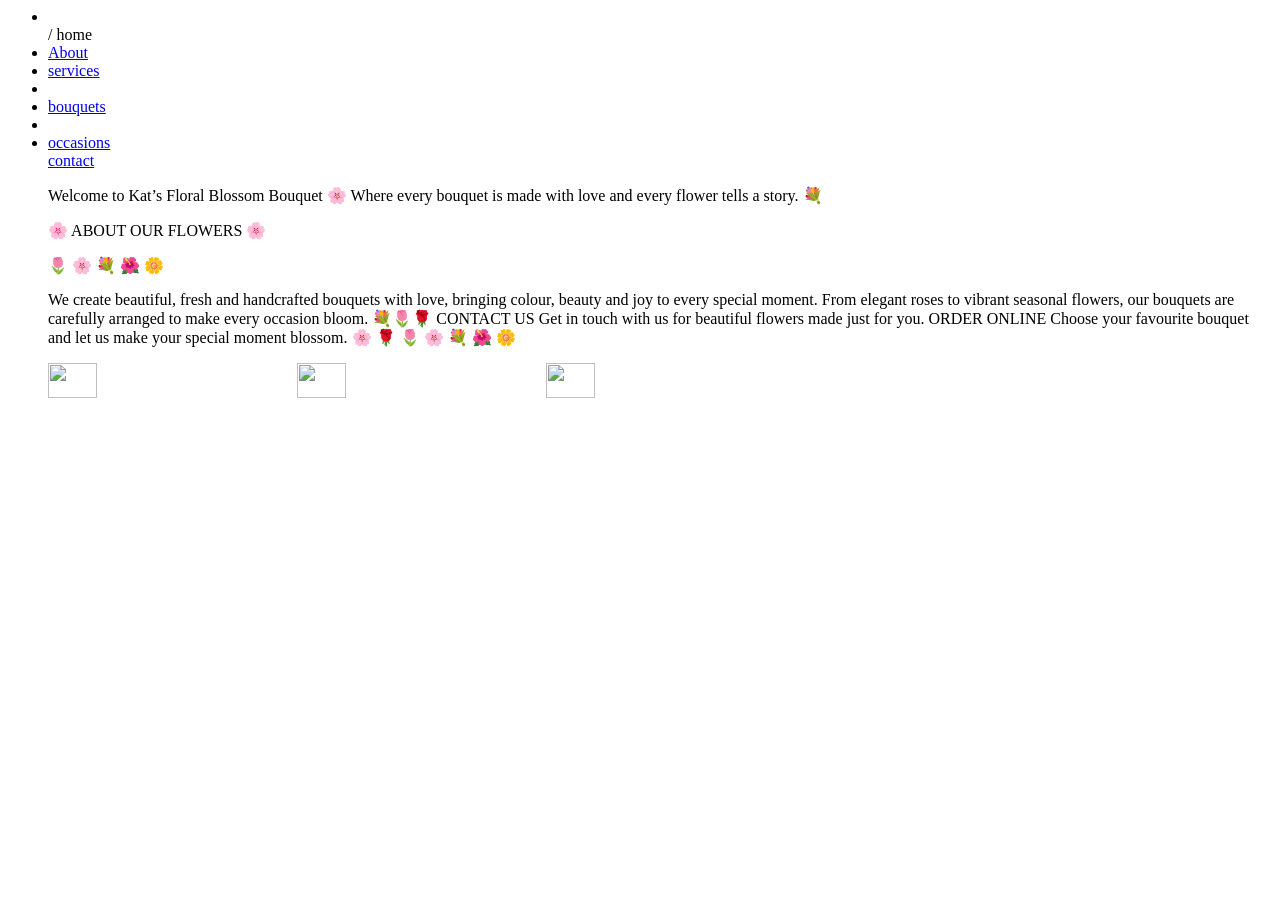
==== index.html @ 2a6ad878 "Add files via upload" ====
<DOCTYPE html>
<html langa="en" >
    <head>
      <title >
Home:welcome to Kat's Floral Blossom Bouquet

    </title>
 </head>
<body>
<ul>
 <li></li>/ <about href="#">home</a> </li>
 <li><a href="about.html">About</a></li>
 <li><a href="services.html">services</a><li>
 <li><a href="bouquets.html">bouquets</a><li>
 <li><a href="occasions.html"> occasions</a></li>
 </li><a href="contact.html">contact</a></li>

<p> Welcome to Kat’s Floral Blossom Bouquet 🌸
Where every bouquet is made with love and every flower tells a story. 💐 <P>
    
 <P></P>🌸 ABOUT OUR FLOWERS 🌸 <p></p>
<p> 🌷 🌸 💐 🌺 🌼 <P></P>
We create beautiful, fresh and handcrafted bouquets with love, bringing colour, beauty and joy to every special moment. From elegant roses to vibrant seasonal flowers, our bouquets are carefully arranged to make every occasion bloom. 💐🌷🌹
CONTACT US
Get in touch with us for beautiful flowers made just for you.
ORDER ONLINE
Choose your favourite bouquet and let us make your special moment blossom. 🌸
🌹 🌷 🌸 💐 🌺 🌼 <P>





<img src="img/Shop.jpeg"width="20% ">
<img src="img/shop 2.jpeg"width="20% ">
<img src="img/shop 3.jpeg"width="20% ">
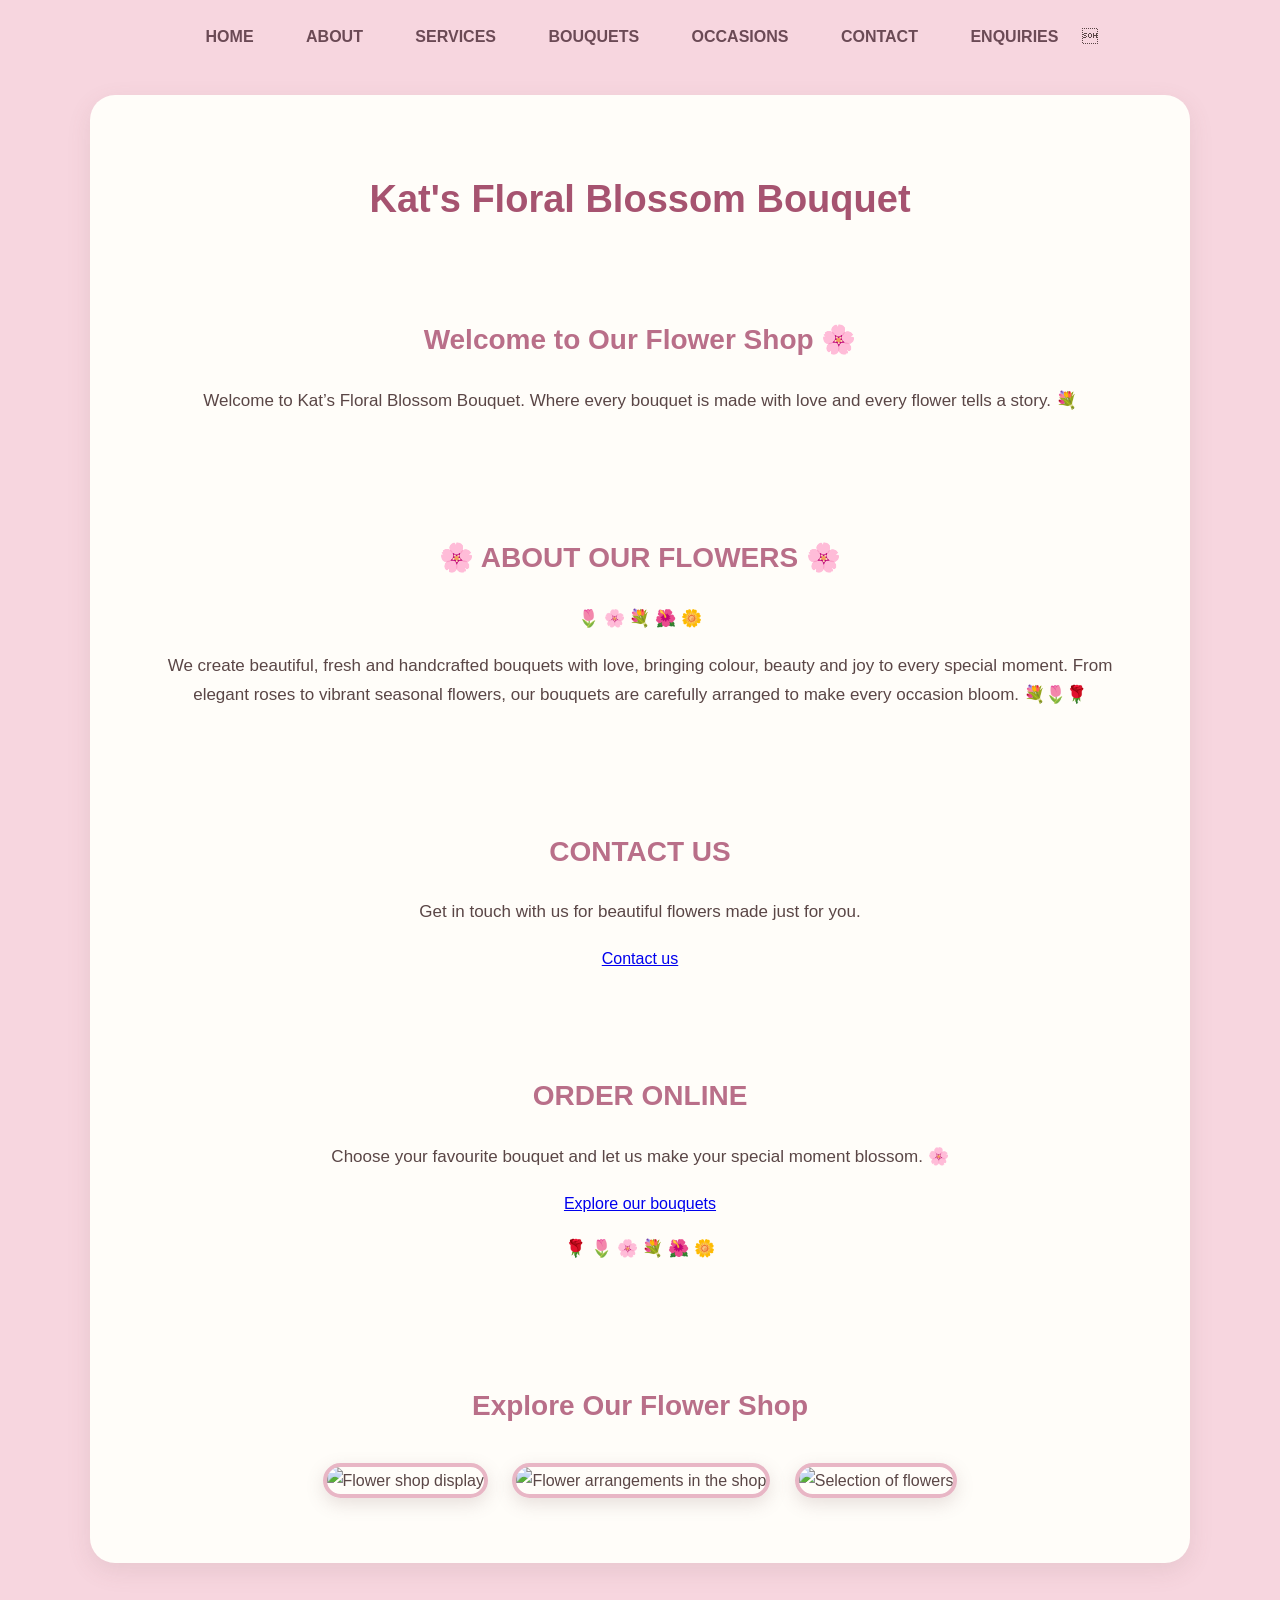
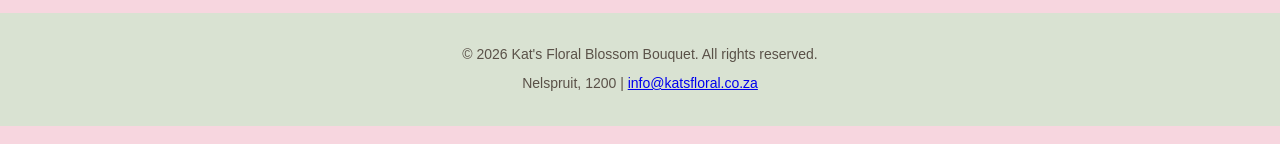
==== commit 3a8688d2: "WEDE5020 PART 3 FINAL WEBSITE" ====
--- a/index.html
+++ b/index.html
@@ -1,49 +1,64 @@
-<DOCTYPE html>
-<html langa="en" >
-    <head>
-      <title >
-Home:welcome to Kat's Floral Blossom Bouquet
-
-    </title>
- </head>
-<body>
-<ul>
- <li></li>/ <about href="#">home</a> </li>
- <li><a href="about.html">About</a></li>
- <li><a href="services.html">services</a><li>
- <li><a href="bouquets.html">bouquets</a><li>
- <li><a href="occasions.html"> occasions</a></li>
- </li><a href="contact.html">contact</a></li>
-
-<p> Welcome to Kat’s Floral Blossom Bouquet 🌸
-Where every bouquet is made with love and every flower tells a story. 💐 <P>
-    
- <P></P>🌸 ABOUT OUR FLOWERS 🌸 <p></p>
-<p> 🌷 🌸 💐 🌺 🌼 <P></P>
-We create beautiful, fresh and handcrafted bouquets with love, bringing colour, beauty and joy to every special moment. From elegant roses to vibrant seasonal flowers, our bouquets are carefully arranged to make every occasion bloom. 💐🌷🌹
-CONTACT US
-Get in touch with us for beautiful flowers made just for you.
-ORDER ONLINE
-Choose your favourite bouquet and let us make your special moment blossom. 🌸
-🌹 🌷 🌸 💐 🌺 🌼 <P>
-
-
-
-
-
-<img src="img/Shop.jpeg"width="20% ">
-<img src="img/shop 2.jpeg"width="20% ">
-<img src="img/shop 3.jpeg"width="20% ">
-
-
-
-
-
-
- 
-
-
-
-
-
-
+<!DOCTYPE html>
+<html lang="en">
+<head>
+    <meta charset="UTF-8">
+    <meta name="viewport" content="width=device-width, initial-scale=1.0">
+    <meta name="description" content="Shop handcrafted flower bouquets in Nelspruit for birthdays, weddings, anniversaries and special moments. Discover floral arrangements made with care by Kat's Floral Blossom Bouquet.">
+    <title>Home - Kat's Floral Blossom Bouquet</title>
+    <link rel="stylesheet" href="css/style.css">
+    <meta name="keywords" content="flower shop Nelspruit, handcrafted flower bouquets, birthday flowers, wedding flowers, fresh flowers">
+    <meta property="og:type" content="website">
+    <meta property="og:title" content="Home - Kat's Floral Blossom Bouquet">
+    <meta property="og:description" content="Shop handcrafted flower bouquets in Nelspruit for birthdays, weddings, anniversaries and special moments. Discover floral arrangements made with care by Kat's Floral Blossom Bouquet.">
+    <meta property="og:site_name" content="Kat's Floral Blossom Bouquet">
+    <meta name="theme-color" content="#F7D6DF">
+    <meta name="author" content="Kat's Floral Blossom Bouquet">
+</head>
+<body>
+<nav aria-label="Main navigation">
+    <ul>
+        <li><a href="index.html" aria-current="page">Home</a></li>
+        <li><a href="about.html">About</a></li>
+        <li><a href="services.html">Services</a></li>
+        <li><a href="bouquets.html">Bouquets</a></li>
+        <li><a href="occasions.html">Occasions</a></li>
+        <li><a href="contact.html">Contact</a></li>
+        <li><a href="enquiry.html">Enquiries</a></li>
+<main>
+
+    <h1>Kat's Floral Blossom Bouquet</h1>
+    <section class="home-welcome">
+        <h2>Welcome to Our Flower Shop 🌸</h2>
+        <p>Welcome to Kat’s Floral Blossom Bouquet. Where every bouquet is made with love and every flower tells a story. 💐</p>
+    </section>
+    <section class="home-about">
+        <h2>🌸 ABOUT OUR FLOWERS 🌸</h2>
+        <p class="decorative-flowers">🌷 🌸 💐 🌺 🌼</p>
+        <p>We create beautiful, fresh and handcrafted bouquets with love, bringing colour, beauty and joy to every special moment. From elegant roses to vibrant seasonal flowers, our bouquets are carefully arranged to make every occasion bloom. 💐🌷🌹</p>
+    </section>
+    <section class="home-action">
+        <h2>CONTACT US</h2>
+        <p>Get in touch with us for beautiful flowers made just for you.</p>
+        <a class="text-link" href="contact.html">Contact us</a>
+    </section>
+    <section class="home-action">
+        <h2>ORDER ONLINE</h2>
+        <p>Choose your favourite bouquet and let us make your special moment blossom. 🌸</p>
+        <a class="text-link" href="bouquets.html">Explore our bouquets</a>
+        <p class="decorative-flowers">🌹 🌷 🌸 💐 🌺 🌼</p>
+    </section>
+    <section class="home-images image-gallery">
+        <h2>Explore Our Flower Shop</h2>
+        <img loading="lazy" decoding="async" src="img/shop.jpeg" alt="Flower shop display">
+<img loading="lazy" decoding="async" src="img/shop-2.jpeg" alt="Flower arrangements in the shop">
+<img loading="lazy" decoding="async" src="img/shop-3.jpeg" alt="Selection of flowers">
+</section>
+
+</main>
+<footer>
+    <p>&copy; <span id="currentYear">2026</span> Kat's Floral Blossom Bouquet. All rights reserved.</p>
+    <p>Nelspruit, 1200 | <a href="mailto:info@katsfloral.co.za">info@katsfloral.co.za</a></p>
+</footer>
+    <script src="script.js" defer></script>
+</body>
+</html>
--- a/css/style.css
+++ b/css/style.css
@@ -0,0 +1,349 @@
+/* =========================================
+   KAT'S FLORAL BLOSSOM BOUQUET
+   Main Website Style
+   ========================================= */
+
+/* Applies border-box sizing to all elements */
+* {
+    box-sizing: border-box;
+}
+
+/* Controls the overall appearance of the website */
+body {
+    margin: 0;
+    padding: 0;
+    font-family: Arial, Helvetica, sans-serif;
+    background-color: #FFF8F0;
+    color: #5A4646;
+    line-height: 1.7;
+}
+
+/* =========================================
+   NAVIGATION BAR
+   ========================================= */
+
+/* Styles the navigation bar */
+nav {
+    background-color: #F7D6DF;
+    padding: 18px 0;
+    box-shadow: 0 4px 12px rgba(120, 70, 80, 0.15);
+}
+
+/* Removes bullet points and centres the navigation list */
+nav ul {
+    list-style-type: none;
+    margin: 0;
+    padding: 0;
+    text-align: center;
+}
+
+/* Places navigation items next to each other */
+nav ul li {
+    display: inline-block;
+    margin: 5px 6px;
+}
+
+/* Styles the navigation links */
+nav ul li a {
+    color: #6B4A55;
+    text-decoration: none;
+    font-weight: bold;
+    text-transform: uppercase;
+    padding: 11px 18px;
+    border-radius: 25px;
+    transition: 0.3s;
+}
+
+/* Changes the navigation link when the mouse moves over it */
+nav ul li a:hover {
+    background-color: #E8B6C5;
+    color: #5A3D48;
+}
+
+/* =========================================
+   MAIN CONTENT
+   ========================================= */
+
+/* Controls the size and appearance of the main content area */
+main {
+    max-width: 1100px;
+    margin: 40px auto;
+    padding: 40px;
+    background-color: #FFFDF9;
+    border-radius: 25px;
+    box-shadow: 0 8px 25px rgba(120, 90, 90, 0.12);
+}
+
+/* =========================================
+   HEADINGS
+   ========================================= */
+
+/* Styles the main heading */
+h1 {
+    text-align: center;
+    color: #A65370;
+    font-size: 38px;
+    margin-bottom: 30px;
+}
+
+/* Styles the second-level headings */
+h2 {
+    color: #B96F89;
+    text-align: center;
+    font-size: 28px;
+    margin-top: 35px;
+}
+
+/* Styles the third-level headings */
+h3 {
+    color: #A65370;
+    font-size: 24px;
+}
+
+/* Styles paragraphs across the website */
+p {
+    font-size: 17px;
+    margin: 18px 0;
+}
+
+/* =========================================
+   IMPORTANT TEXT
+   ========================================= */
+
+/* Changes the colour of bold text */
+strong {
+    color: #B96F89;
+}
+
+/* =========================================
+   LISTS
+   ========================================= */
+
+/* Styles unordered lists inside the main content */
+main ul {
+    background-color: #F8E8EC;
+    padding: 25px 45px;
+    border-radius: 18px;
+    box-shadow: 0 4px 12px rgba(120, 90, 90, 0.10);
+}
+
+/* Styles the list items */
+main ul li {
+    margin: 12px 0;
+    font-size: 17px;
+}
+
+/* =========================================
+   HOME PAGE
+   ========================================= */
+
+/* Styles the first paragraph on the home page */
+body > p:first-of-type {
+    max-width: 1000px;
+    margin: 40px auto 25px;
+    padding: 35px;
+    background-color: #F7E1E6;
+    border-radius: 25px;
+    text-align: center;
+    font-size: 25px;
+    font-weight: bold;
+    color: #8E5067;
+    box-shadow: 0 6px 20px rgba(120, 90, 90, 0.12);
+}
+
+/* Styles the second paragraph on the home page */
+body > p:nth-of-type(2) {
+    text-align: center;
+    color: #B96F89;
+    font-size: 27px;
+    font-weight: bold;
+}
+
+/* Styles the third paragraph on the home page */
+body > p:nth-of-type(3) {
+    text-align: center;
+    font-size: 25px;
+    letter-spacing: 8px;
+    color: #A8B89A;
+}
+
+/* Styles the fourth paragraph on the home page */
+body > p:nth-of-type(4) {
+    max-width: 900px;
+    margin: 20px auto;
+    background-color: #F1EAF5;
+    padding: 25px 30px;
+    border-radius: 18px;
+    text-align: center;
+}
+
+/* Styles selected paragraphs used as headings on the home page */
+body > p:nth-of-type(5),
+body > p:nth-of-type(7) {
+    text-align: center;
+    color: #A65370;
+    font-size: 24px;
+    font-weight: bold;
+    margin-top: 30px;
+}
+
+/* Centres the sixth and eighth paragraphs */
+body > p:nth-of-type(6),
+body > p:nth-of-type(8) {
+    text-align: center;
+}
+
+/* =========================================
+   FLOWER IMAGE SECTIONS
+   ========================================= */
+
+/* Centres the sections containing flower images */
+section {
+    text-align: center;
+    margin-top: 35px;
+    padding: 15px;
+}
+
+/* Styles the flower images */
+section img {
+    width: 25%;
+    height: 230px;
+    object-fit: cover;
+    margin: 10px;
+    border-radius: 18px;
+    border: 4px solid #E8B6C5;
+    box-shadow: 0 6px 18px rgba(120, 90, 90, 0.18);
+    transition: 0.3s ease;
+}
+
+/* Adds an effect when the mouse moves over an image */
+section img:hover {
+    transform: scale(1.05);
+    border-color: #A8B89A;
+    box-shadow: 0 10px 25px rgba(120, 90, 90, 0.25);
+}
+
+/* =========================================
+   BOUQUETS AND OCCASIONS
+   ========================================= */
+
+/* Adds styling to paragraphs inside the main section */
+main > p {
+    background-color: #F8E8EC;
+    padding: 18px 22px;
+    border-radius: 15px;
+}
+
+/* Styles the first paragraph inside the main section */
+main > p:first-of-type {
+    background-color: transparent;
+    text-align: center;
+    color: #8E5067;
+    font-size: 22px;
+    font-weight: bold;
+}
+
+/* =========================================
+   SAGE GREEN ACCENTS
+   ========================================= */
+
+/* Changes the colour of the bullet points in lists */
+main ul li::marker {
+    color: #A8B89A;
+}
+
+/* =========================================
+   FOOTER
+   ========================================= */
+
+/* Styles the footer at the bottom of the website */
+footer {
+    background-color: #D9E2D2;
+    color: #5A5148;
+    text-align: center;
+    padding: 25px;
+    margin-top: 50px;
+}
+
+/* Styles the paragraphs inside the footer */
+footer p {
+    margin: 5px;
+    font-size: 14px;
+}
+
+/* =========================================
+   MOBILE VIEW
+   ========================================= */
+
+/* Adjusts the website layout for smaller screens */
+@media screen and (max-width: 768px) {
+
+    /* Adjusts the navigation bar on mobile */
+    nav {
+        padding: 12px 0;
+    }
+
+    /* Displays navigation items vertically on mobile */
+    nav ul li {
+        display: block;
+        margin: 8px 0;
+    }
+
+    /* Adjusts the navigation links for mobile screens */
+    nav ul li a {
+        display: block;
+        margin: 0 25px;
+    }
+
+    /* Adjusts the main content area for mobile screens */
+    main {
+        margin: 20px 10px;
+        padding: 22px;
+        border-radius: 18px;
+    }
+
+    /* Makes the main heading smaller on mobile */
+    h1 {
+        font-size: 29px;
+    }
+
+    /* Makes the second heading smaller on mobile */
+    h2 {
+        font-size: 24px;
+    }
+
+    /* Makes the third heading smaller on mobile */
+    h3 {
+        font-size: 22px;
+    }
+
+    /* Adjusts paragraph text for mobile screens */
+    p {
+        font-size: 16px;
+    }
+
+    /* Adjusts the first home page paragraph for mobile */
+    body > p:first-of-type {
+        margin: 20px 10px;
+        padding: 25px 15px;
+        font-size: 21px;
+    }
+
+    /* Adjusts the image section on mobile */
+    section {
+        padding: 5px;
+    }
+
+    /* Makes images larger and displays them one below another on mobile */
+    section img {
+        width: 80%;
+        height: 220px;
+        display: block;
+        margin: 15px auto;
+    }
+
+    /* Adjusts list spacing on mobile */
+    main ul {
+        padding: 20px 30px;
+    }
+}
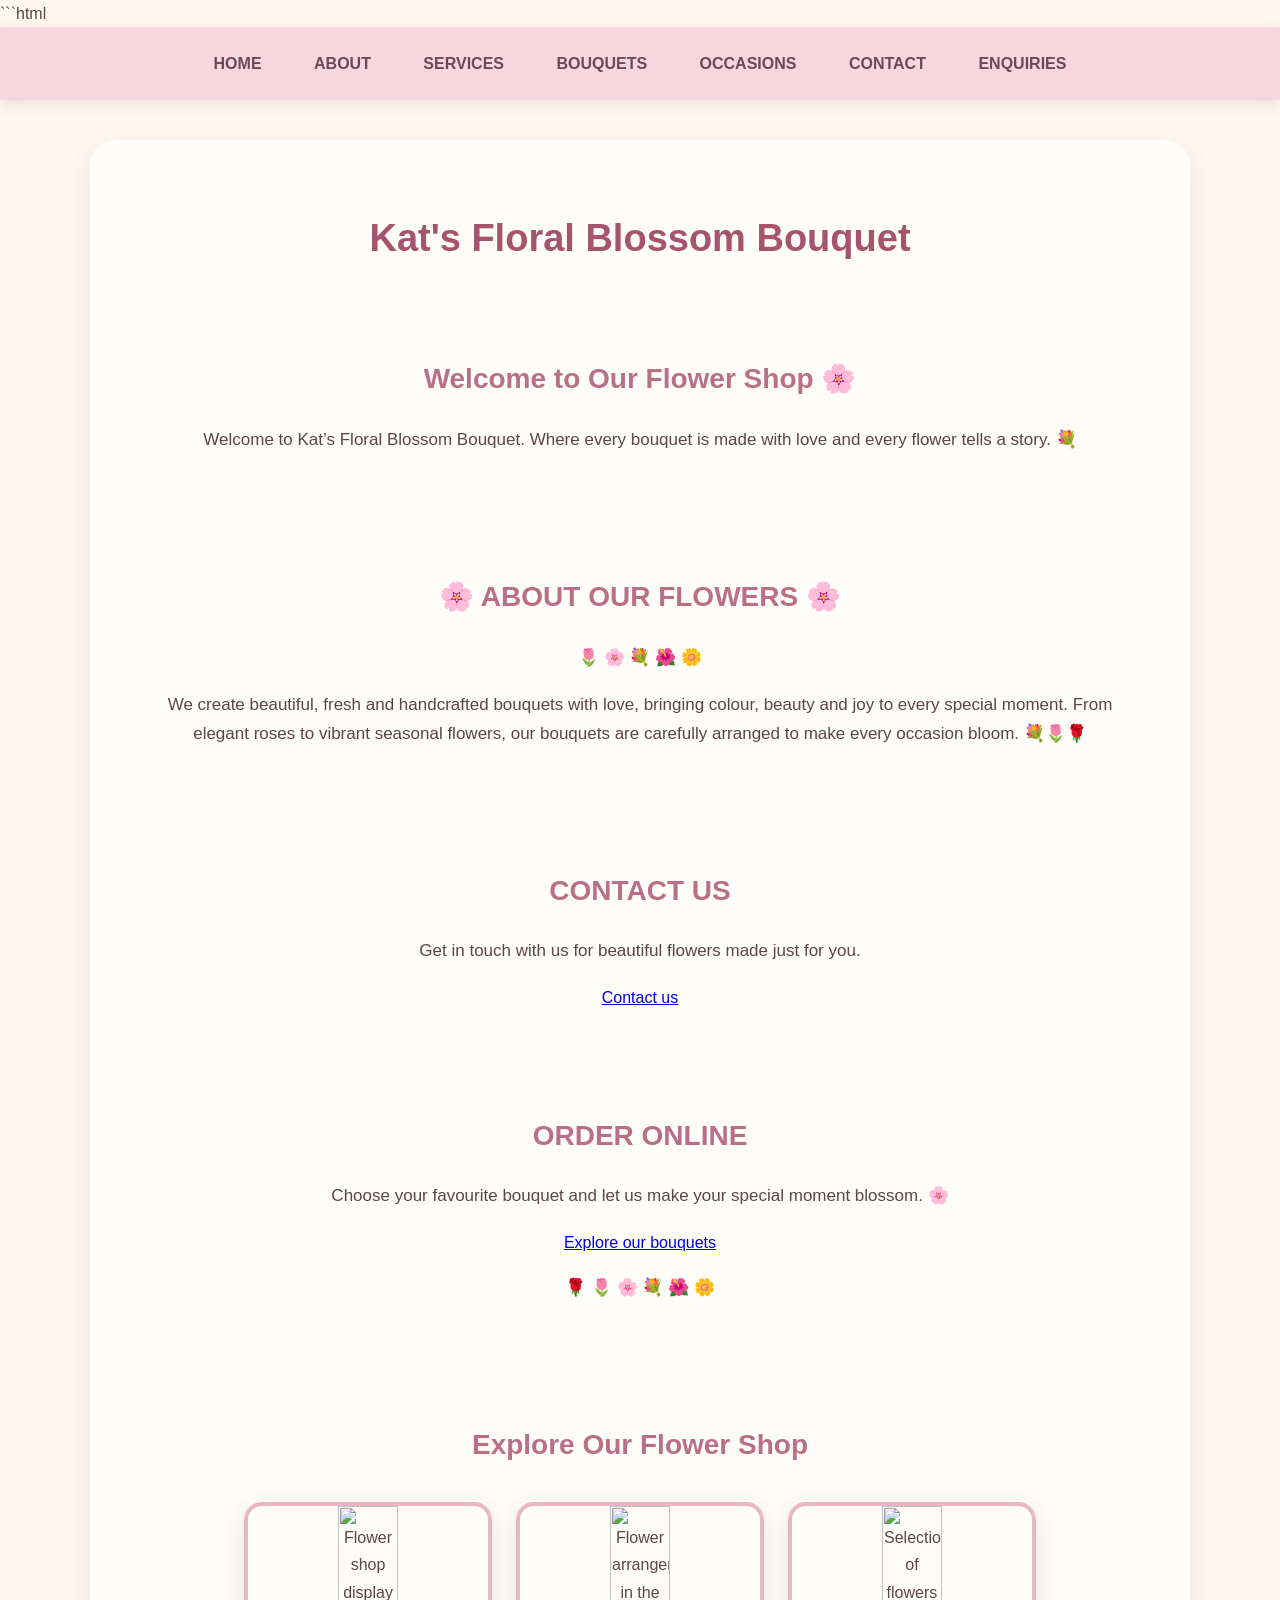
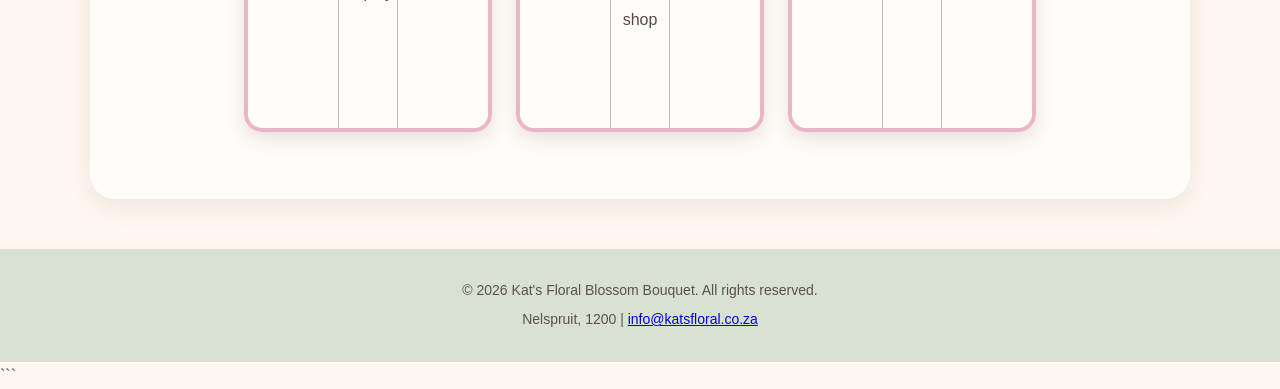
==== commit 1da1cb85: "Add files via upload" ====
--- a/index.html
+++ b/index.html
@@ -1,64 +1,158 @@
+```html
 <!DOCTYPE html>
 <html lang="en">
+
 <head>
     <meta charset="UTF-8">
     <meta name="viewport" content="width=device-width, initial-scale=1.0">
+
     <meta name="description" content="Shop handcrafted flower bouquets in Nelspruit for birthdays, weddings, anniversaries and special moments. Discover floral arrangements made with care by Kat's Floral Blossom Bouquet.">
-    <title>Home - Kat's Floral Blossom Bouquet</title>
-    <link rel="stylesheet" href="css/style.css">
+
     <meta name="keywords" content="flower shop Nelspruit, handcrafted flower bouquets, birthday flowers, wedding flowers, fresh flowers">
+
+    <meta name="author" content="Kat's Floral Blossom Bouquet">
+
     <meta property="og:type" content="website">
     <meta property="og:title" content="Home - Kat's Floral Blossom Bouquet">
     <meta property="og:description" content="Shop handcrafted flower bouquets in Nelspruit for birthdays, weddings, anniversaries and special moments. Discover floral arrangements made with care by Kat's Floral Blossom Bouquet.">
     <meta property="og:site_name" content="Kat's Floral Blossom Bouquet">
+
     <meta name="theme-color" content="#F7D6DF">
-    <meta name="author" content="Kat's Floral Blossom Bouquet">
+
+    <title>Home - Kat's Floral Blossom Bouquet</title>
+
+    <link rel="stylesheet" href="css/style.css">
 </head>
+
 <body>
-<nav aria-label="Main navigation">
-    <ul>
-        <li><a href="index.html" aria-current="page">Home</a></li>
-        <li><a href="about.html">About</a></li>
-        <li><a href="services.html">Services</a></li>
-        <li><a href="bouquets.html">Bouquets</a></li>
-        <li><a href="occasions.html">Occasions</a></li>
-        <li><a href="contact.html">Contact</a></li>
-        <li><a href="enquiry.html">Enquiries</a></li>
-<main>
 
-    <h1>Kat's Floral Blossom Bouquet</h1>
-    <section class="home-welcome">
-        <h2>Welcome to Our Flower Shop 🌸</h2>
-        <p>Welcome to Kat’s Floral Blossom Bouquet. Where every bouquet is made with love and every flower tells a story. 💐</p>
-    </section>
-    <section class="home-about">
-        <h2>🌸 ABOUT OUR FLOWERS 🌸</h2>
-        <p class="decorative-flowers">🌷 🌸 💐 🌺 🌼</p>
-        <p>We create beautiful, fresh and handcrafted bouquets with love, bringing colour, beauty and joy to every special moment. From elegant roses to vibrant seasonal flowers, our bouquets are carefully arranged to make every occasion bloom. 💐🌷🌹</p>
-    </section>
-    <section class="home-action">
-        <h2>CONTACT US</h2>
-        <p>Get in touch with us for beautiful flowers made just for you.</p>
-        <a class="text-link" href="contact.html">Contact us</a>
-    </section>
-    <section class="home-action">
-        <h2>ORDER ONLINE</h2>
-        <p>Choose your favourite bouquet and let us make your special moment blossom. 🌸</p>
-        <a class="text-link" href="bouquets.html">Explore our bouquets</a>
-        <p class="decorative-flowers">🌹 🌷 🌸 💐 🌺 🌼</p>
-    </section>
-    <section class="home-images image-gallery">
-        <h2>Explore Our Flower Shop</h2>
-        <img loading="lazy" decoding="async" src="img/shop.jpeg" alt="Flower shop display">
-<img loading="lazy" decoding="async" src="img/shop-2.jpeg" alt="Flower arrangements in the shop">
-<img loading="lazy" decoding="async" src="img/shop-3.jpeg" alt="Selection of flowers">
-</section>
+    <!-- Main Navigation -->
+    <nav aria-label="Main navigation">
+        <ul>
+            <li><a href="index.html" aria-current="page">Home</a></li>
+            <li><a href="about.html">About</a></li>
+            <li><a href="services.html">Services</a></li>
+            <li><a href="bouquets.html">Bouquets</a></li>
+            <li><a href="occasions.html">Occasions</a></li>
+            <li><a href="contact.html">Contact</a></li>
+            <li><a href="enquiry.html">Enquiries</a></li>
+        </ul>
+    </nav>
 
-</main>
-<footer>
-    <p>&copy; <span id="currentYear">2026</span> Kat's Floral Blossom Bouquet. All rights reserved.</p>
-    <p>Nelspruit, 1200 | <a href="mailto:info@katsfloral.co.za">info@katsfloral.co.za</a></p>
-</footer>
+    <!-- Main Content -->
+    <main>
+
+        <h1>Kat's Floral Blossom Bouquet</h1>
+
+        <!-- Welcome Section -->
+        <section class="home-welcome">
+
+            <h2>Welcome to Our Flower Shop 🌸</h2>
+
+            <p>
+                Welcome to Kat’s Floral Blossom Bouquet. Where every bouquet
+                is made with love and every flower tells a story. 💐
+            </p>
+
+        </section>
+
+        <!-- About Our Flowers -->
+        <section class="home-about">
+
+            <h2>🌸 ABOUT OUR FLOWERS 🌸</h2>
+
+            <p class="decorative-flowers">🌷 🌸 💐 🌺 🌼</p>
+
+            <p>
+                We create beautiful, fresh and handcrafted bouquets with love,
+                bringing colour, beauty and joy to every special moment.
+                From elegant roses to vibrant seasonal flowers, our bouquets
+                are carefully arranged to make every occasion bloom. 💐🌷🌹
+            </p>
+
+        </section>
+
+        <!-- Contact Section -->
+        <section class="home-action">
+
+            <h2>CONTACT US</h2>
+
+            <p>
+                Get in touch with us for beautiful flowers made just for you.
+            </p>
+
+            <a class="text-link" href="contact.html">Contact us</a>
+
+        </section>
+
+        <!-- Order Online Section -->
+        <section class="home-action">
+
+            <h2>ORDER ONLINE</h2>
+
+            <p>
+                Choose your favourite bouquet and let us make your special
+                moment blossom. 🌸
+            </p>
+
+            <a class="text-link" href="bouquets.html">
+                Explore our bouquets
+            </a>
+
+            <p class="decorative-flowers">🌹 🌷 🌸 💐 🌺 🌼</p>
+
+        </section>
+
+        <!-- Flower Shop Images -->
+        <section class="home-images image-gallery">
+
+            <h2>Explore Our Flower Shop</h2>
+
+            <img
+                loading="lazy"
+                decoding="async"
+                src="img/shop.jpeg"
+                alt="Flower shop display"
+            >
+
+            <img
+                loading="lazy"
+                decoding="async"
+                src="img/shop-2.jpeg"
+                alt="Flower arrangements in the shop"
+            >
+
+            <img
+                loading="lazy"
+                decoding="async"
+                src="img/shop-3.jpeg"
+                alt="Selection of flowers"
+            >
+
+        </section>
+
+    </main>
+
+    <!-- Footer -->
+    <footer>
+
+        <p>
+            &copy; <span id="currentYear">2026</span>
+            Kat's Floral Blossom Bouquet. All rights reserved.
+        </p>
+
+        <p>
+            Nelspruit, 1200 |
+            <a href="mailto:info@katsfloral.co.za">
+                info@katsfloral.co.za
+            </a>
+        </p>
+
+    </footer>
+
+    <!-- JavaScript -->
     <script src="script.js" defer></script>
+
 </body>
 </html>
+```
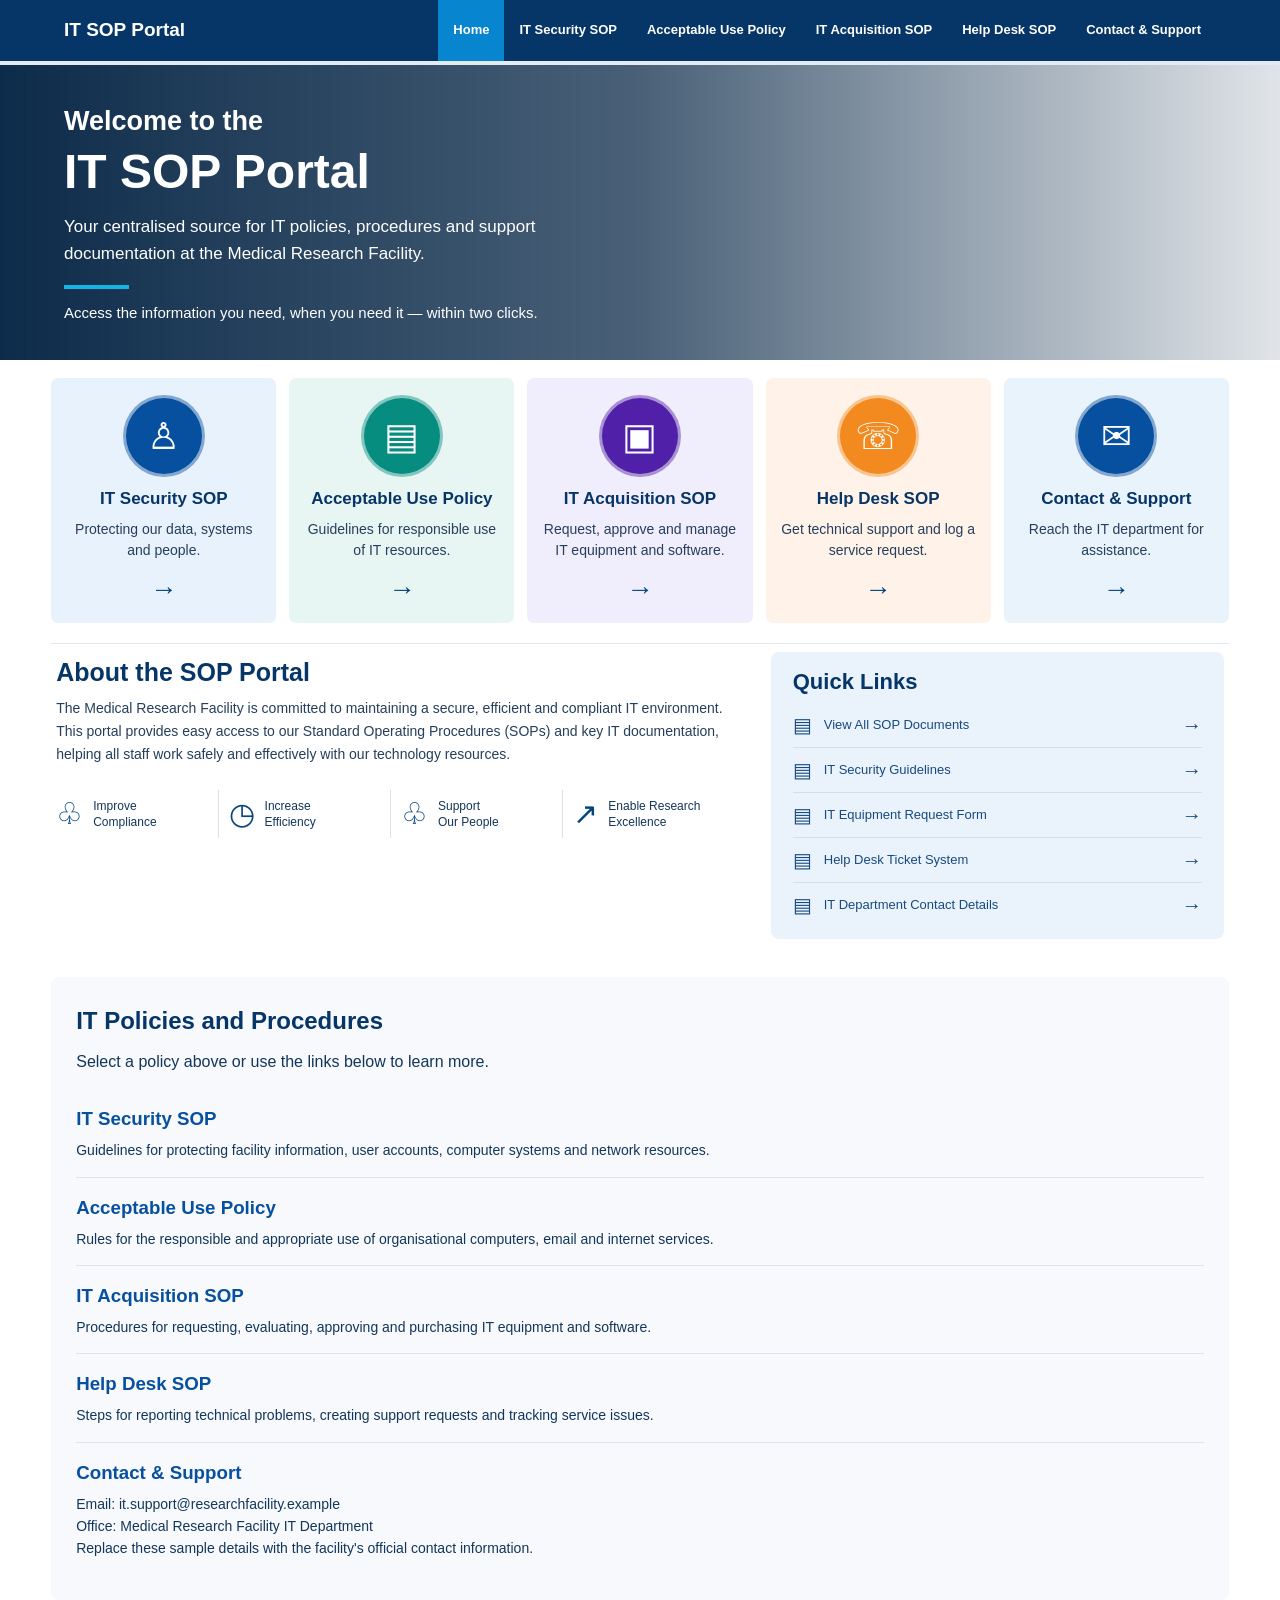
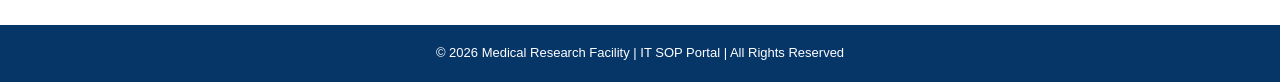
==== commit b6dcd6aa: "Add files via upload" ====
--- a/index.html
+++ b/index.html
@@ -1,158 +1,205 @@
-```html
-<!DOCTYPE html>
-<html lang="en">
-
-<head>
-    <meta charset="UTF-8">
-    <meta name="viewport" content="width=device-width, initial-scale=1.0">
-
-    <meta name="description" content="Shop handcrafted flower bouquets in Nelspruit for birthdays, weddings, anniversaries and special moments. Discover floral arrangements made with care by Kat's Floral Blossom Bouquet.">
-
-    <meta name="keywords" content="flower shop Nelspruit, handcrafted flower bouquets, birthday flowers, wedding flowers, fresh flowers">
-
-    <meta name="author" content="Kat's Floral Blossom Bouquet">
-
-    <meta property="og:type" content="website">
-    <meta property="og:title" content="Home - Kat's Floral Blossom Bouquet">
-    <meta property="og:description" content="Shop handcrafted flower bouquets in Nelspruit for birthdays, weddings, anniversaries and special moments. Discover floral arrangements made with care by Kat's Floral Blossom Bouquet.">
-    <meta property="og:site_name" content="Kat's Floral Blossom Bouquet">
-
-    <meta name="theme-color" content="#F7D6DF">
-
-    <title>Home - Kat's Floral Blossom Bouquet</title>
-
-    <link rel="stylesheet" href="css/style.css">
-</head>
-
-<body>
-
-    <!-- Main Navigation -->
-    <nav aria-label="Main navigation">
-        <ul>
-            <li><a href="index.html" aria-current="page">Home</a></li>
-            <li><a href="about.html">About</a></li>
-            <li><a href="services.html">Services</a></li>
-            <li><a href="bouquets.html">Bouquets</a></li>
-            <li><a href="occasions.html">Occasions</a></li>
-            <li><a href="contact.html">Contact</a></li>
-            <li><a href="enquiry.html">Enquiries</a></li>
-        </ul>
-    </nav>
-
-    <!-- Main Content -->
-    <main>
-
-        <h1>Kat's Floral Blossom Bouquet</h1>
-
-        <!-- Welcome Section -->
-        <section class="home-welcome">
-
-            <h2>Welcome to Our Flower Shop 🌸</h2>
-
-            <p>
-                Welcome to Kat’s Floral Blossom Bouquet. Where every bouquet
-                is made with love and every flower tells a story. 💐
-            </p>
-
-        </section>
-
-        <!-- About Our Flowers -->
-        <section class="home-about">
-
-            <h2>🌸 ABOUT OUR FLOWERS 🌸</h2>
-
-            <p class="decorative-flowers">🌷 🌸 💐 🌺 🌼</p>
-
-            <p>
-                We create beautiful, fresh and handcrafted bouquets with love,
-                bringing colour, beauty and joy to every special moment.
-                From elegant roses to vibrant seasonal flowers, our bouquets
-                are carefully arranged to make every occasion bloom. 💐🌷🌹
-            </p>
-
-        </section>
-
-        <!-- Contact Section -->
-        <section class="home-action">
-
-            <h2>CONTACT US</h2>
-
-            <p>
-                Get in touch with us for beautiful flowers made just for you.
-            </p>
-
-            <a class="text-link" href="contact.html">Contact us</a>
-
-        </section>
-
-        <!-- Order Online Section -->
-        <section class="home-action">
-
-            <h2>ORDER ONLINE</h2>
-
-            <p>
-                Choose your favourite bouquet and let us make your special
-                moment blossom. 🌸
-            </p>
-
-            <a class="text-link" href="bouquets.html">
-                Explore our bouquets
-            </a>
-
-            <p class="decorative-flowers">🌹 🌷 🌸 💐 🌺 🌼</p>
-
-        </section>
-
-        <!-- Flower Shop Images -->
-        <section class="home-images image-gallery">
-
-            <h2>Explore Our Flower Shop</h2>
-
-            <img
-                loading="lazy"
-                decoding="async"
-                src="img/shop.jpeg"
-                alt="Flower shop display"
-            >
-
-            <img
-                loading="lazy"
-                decoding="async"
-                src="img/shop-2.jpeg"
-                alt="Flower arrangements in the shop"
-            >
-
-            <img
-                loading="lazy"
-                decoding="async"
-                src="img/shop-3.jpeg"
-                alt="Selection of flowers"
-            >
-
-        </section>
-
-    </main>
-
-    <!-- Footer -->
-    <footer>
-
-        <p>
-            &copy; <span id="currentYear">2026</span>
-            Kat's Floral Blossom Bouquet. All rights reserved.
-        </p>
-
-        <p>
-            Nelspruit, 1200 |
-            <a href="mailto:info@katsfloral.co.za">
-                info@katsfloral.co.za
-            </a>
-        </p>
-
-    </footer>
-
-    <!-- JavaScript -->
-    <script src="script.js" defer></script>
-
-</body>
-</html>
-```
+<!DOCTYPE html>
+<html lang="en">
+<head>
+    <meta charset="UTF-8">
+    <meta name="viewport" content="width=device-width, initial-scale=1.0">
+    <title>IT SOP Portal | Medical Research Facility</title>
+    <link rel="stylesheet" href="style.css">
+</head>
+<body>
+
+    <!-- Navigation Bar -->
+    <header class="navbar">
+        <div class="logo">IT SOP Portal</div>
+
+        <nav>
+            <a href="#home" class="active">Home</a>
+            <a href="#security">IT Security SOP</a>
+            <a href="#acceptable-use">Acceptable Use Policy</a>
+            <a href="#acquisition">IT Acquisition SOP</a>
+            <a href="#helpdesk">Help Desk SOP</a>
+            <a href="#contact">Contact &amp; Support</a>
+        </nav>
+    </header>
+
+    <!-- Welcome Banner -->
+    <section class="hero" id="home">
+        <div class="hero-content">
+            <h2>Welcome to the</h2>
+            <h1>IT SOP Portal</h1>
+
+            <p>
+                Your centralised source for IT policies, procedures
+                and support documentation at the Medical Research Facility.
+            </p>
+
+            <div class="hero-line"></div>
+
+            <p class="hero-small">
+                Access the information you need, when you need it —
+                within two clicks.
+            </p>
+        </div>
+    </section>
+
+    <!-- Policy Cards -->
+    <main class="container">
+
+        <section class="services">
+
+            <article class="service-card security" id="security">
+                <div class="icon">♙</div>
+                <h3>IT Security SOP</h3>
+                <p>Protecting our data, systems and people.</p>
+                <a href="#security-details" class="arrow">→</a>
+            </article>
+
+            <article class="service-card acceptable" id="acceptable-use">
+                <div class="icon">▤</div>
+                <h3>Acceptable Use Policy</h3>
+                <p>Guidelines for responsible use of IT resources.</p>
+                <a href="#acceptable-details" class="arrow">→</a>
+            </article>
+
+            <article class="service-card acquisition" id="acquisition">
+                <div class="icon">▣</div>
+                <h3>IT Acquisition SOP</h3>
+                <p>Request, approve and manage IT equipment and software.</p>
+                <a href="#acquisition-details" class="arrow">→</a>
+            </article>
+
+            <article class="service-card helpdesk" id="helpdesk">
+                <div class="icon">☏</div>
+                <h3>Help Desk SOP</h3>
+                <p>Get technical support and log a service request.</p>
+                <a href="#helpdesk-details" class="arrow">→</a>
+            </article>
+
+            <article class="service-card contact" id="contact">
+                <div class="icon">✉</div>
+                <h3>Contact &amp; Support</h3>
+                <p>Reach the IT department for assistance.</p>
+                <a href="#contact-details" class="arrow">→</a>
+            </article>
+
+        </section>
+
+        <!-- About and Quick Links -->
+        <section class="information">
+
+            <div class="about">
+                <h2>About the SOP Portal</h2>
+
+                <p>
+                    The Medical Research Facility is committed to maintaining
+                    a secure, efficient and compliant IT environment. This
+                    portal provides easy access to our Standard Operating
+                    Procedures (SOPs) and key IT documentation, helping all
+                    staff work safely and effectively with our technology
+                    resources.
+                </p>
+
+                <div class="benefits">
+                    <div class="benefit">
+                        <span>♧</span>
+                        <p>Improve<br>Compliance</p>
+                    </div>
+
+                    <div class="benefit">
+                        <span>◷</span>
+                        <p>Increase<br>Efficiency</p>
+                    </div>
+
+                    <div class="benefit">
+                        <span>♧</span>
+                        <p>Support<br>Our People</p>
+                    </div>
+
+                    <div class="benefit">
+                        <span>↗</span>
+                        <p>Enable Research<br>Excellence</p>
+                    </div>
+                </div>
+            </div>
+
+            <aside class="quick-links">
+                <h2>Quick Links</h2>
+
+                <a href="#documents">
+                    <span>▤</span> View All SOP Documents
+                    <b>→</b>
+                </a>
+
+                <a href="#security">
+                    <span>▤</span> IT Security Guidelines
+                    <b>→</b>
+                </a>
+
+                <a href="#acquisition">
+                    <span>▤</span> IT Equipment Request Form
+                    <b>→</b>
+                </a>
+
+                <a href="#helpdesk">
+                    <span>▤</span> Help Desk Ticket System
+                    <b>→</b>
+                </a>
+
+                <a href="#contact-details">
+                    <span>▤</span> IT Department Contact Details
+                    <b>→</b>
+                </a>
+            </aside>
+
+        </section>
+
+        <!-- Policy Information Sections -->
+        <section class="details" id="documents">
+            <h2>IT Policies and Procedures</h2>
+            <p>Select a policy above or use the links below to learn more.</p>
+
+            <article id="security-details">
+                <h3>IT Security SOP</h3>
+                <p>Guidelines for protecting facility information,
+                   user accounts, computer systems and network resources.</p>
+            </article>
+
+            <article id="acceptable-details">
+                <h3>Acceptable Use Policy</h3>
+                <p>Rules for the responsible and appropriate use of
+                   organisational computers, email and internet services.</p>
+            </article>
+
+            <article id="acquisition-details">
+                <h3>IT Acquisition SOP</h3>
+                <p>Procedures for requesting, evaluating, approving and
+                   purchasing IT equipment and software.</p>
+            </article>
+
+            <article id="helpdesk-details">
+                <h3>Help Desk SOP</h3>
+                <p>Steps for reporting technical problems, creating support
+                   requests and tracking service issues.</p>
+            </article>
+
+            <article id="contact-details">
+                <h3>Contact &amp; Support</h3>
+                <p>Email: it.support@researchfacility.example</p>
+                <p>Office: Medical Research Facility IT Department</p>
+                <p>Replace these sample details with the facility's
+                   official contact information.</p>
+            </article>
+        </section>
+
+    </main>
+
+    <!-- Footer -->
+    <footer>
+        <p>
+            &copy; 2026 Medical Research Facility |
+            IT SOP Portal | All Rights Reserved
+        </p>
+    </footer>
+
+</body>
+</html>
--- a/style.css
+++ b/style.css
@@ -0,0 +1,445 @@
+/* General Page Styling */
+* {
+    margin: 0;
+    padding: 0;
+    box-sizing: border-box;
+    scroll-behavior: smooth;
+}
+
+body {
+    font-family: Arial, Helvetica, sans-serif;
+    background-color: #ffffff;
+    color: #12365b;
+    line-height: 1.6;
+}
+
+/* Navigation Bar */
+.navbar {
+    background-color: #063568;
+    min-height: 65px;
+    display: flex;
+    align-items: center;
+    justify-content: space-between;
+    padding: 0 5%;
+    gap: 20px;
+    border-bottom: 4px solid #e2eaf2;
+}
+
+.logo {
+    color: white;
+    font-size: 19px;
+    font-weight: bold;
+    white-space: nowrap;
+}
+
+.navbar nav {
+    display: flex;
+    align-items: stretch;
+    flex-wrap: wrap;
+}
+
+.navbar nav a {
+    color: white;
+    text-decoration: none;
+    padding: 20px 15px;
+    font-size: 13px;
+    font-weight: bold;
+    transition: 0.3s;
+}
+
+.navbar nav a:hover,
+.navbar nav a.active {
+    background-color: #0785ce;
+}
+
+/* Welcome Banner */
+.hero {
+    min-height: 290px;
+    display: flex;
+    align-items: center;
+    padding: 35px 5%;
+    background:
+        linear-gradient(
+            90deg,
+            rgba(3, 35, 67, 0.96),
+            rgba(3, 35, 67, 0.72),
+            rgba(3, 35, 67, 0.12)
+        ),
+        url("https://images.unsplash.com/photo-1579154204601-01588f351e67?auto=format&fit=crop&w=1800&q=85")
+        center 45% / cover no-repeat;
+    color: white;
+}
+
+.hero-content {
+    max-width: 530px;
+}
+
+.hero h2 {
+    font-size: 27px;
+    font-weight: 600;
+}
+
+.hero h1 {
+    font-size: 48px;
+    line-height: 1.2;
+    margin-bottom: 12px;
+}
+
+.hero-content > p {
+    font-size: 17px;
+    line-height: 1.6;
+}
+
+.hero-line {
+    width: 65px;
+    height: 4px;
+    background-color: #13b5e5;
+    margin: 18px 0 12px;
+}
+
+.hero-content .hero-small {
+    font-size: 15px;
+}
+
+/* Main Content */
+.container {
+    width: 92%;
+    max-width: 1450px;
+    margin: 18px auto;
+}
+
+/* Policy Cards */
+.services {
+    display: grid;
+    grid-template-columns: repeat(5, minmax(0, 1fr));
+    gap: 13px;
+}
+
+.service-card {
+    text-align: center;
+    padding: 17px 13px 12px;
+    border-radius: 7px;
+    min-height: 225px;
+    transition: transform 0.3s, box-shadow 0.3s;
+}
+
+.service-card:hover {
+    transform: translateY(-5px);
+    box-shadow: 0 7px 18px rgba(0, 35, 75, 0.12);
+}
+
+.security {
+    background-color: #e8f2fc;
+}
+
+.acceptable {
+    background-color: #e8f6f3;
+}
+
+.acquisition {
+    background-color: #f0edfc;
+}
+
+.helpdesk {
+    background-color: #fff2e8;
+}
+
+.contact {
+    background-color: #e9f3fc;
+}
+
+/* Circular Icons */
+.icon {
+    width: 82px;
+    height: 82px;
+    margin: 0 auto 10px;
+    border-radius: 50%;
+    display: flex;
+    justify-content: center;
+    align-items: center;
+    background-color: #0750a0;
+    color: white;
+    font-size: 37px;
+    border: 3px solid rgba(255, 255, 255, 0.5);
+}
+
+.acceptable .icon {
+    background-color: #078d80;
+}
+
+.acquisition .icon {
+    background-color: #5020a8;
+}
+
+.helpdesk .icon {
+    background-color: #f28a20;
+}
+
+.contact .icon {
+    background-color: #0750a0;
+}
+
+.service-card h3 {
+    font-size: 17px;
+    line-height: 1.4;
+    margin: 8px 0;
+    color: #073567;
+}
+
+.service-card p {
+    font-size: 14px;
+    line-height: 1.5;
+    color: #263f5d;
+    min-height: 44px;
+}
+
+.arrow {
+    display: inline-block;
+    color: #06457f;
+    text-decoration: none;
+    font-size: 27px;
+    margin-top: 5px;
+    transition: transform 0.3s;
+}
+
+.arrow:hover {
+    transform: translateX(5px);
+}
+
+/* About and Quick Links */
+.information {
+    display: grid;
+    grid-template-columns: 1.5fr 1fr;
+    gap: 35px;
+    margin-top: 20px;
+    padding: 8px 5px;
+    border-top: 1px solid #e1e8ef;
+}
+
+.about h2,
+.quick-links h2 {
+    font-size: 25px;
+    color: #063568;
+    margin-bottom: 5px;
+}
+
+.about > p {
+    font-size: 14px;
+    line-height: 1.65;
+    color: #253f5c;
+}
+
+/* Benefits Row */
+.benefits {
+    display: grid;
+    grid-template-columns: repeat(4, 1fr);
+    gap: 10px;
+    margin-top: 24px;
+}
+
+.benefit {
+    display: flex;
+    align-items: center;
+    gap: 10px;
+    padding-right: 10px;
+    border-right: 1px solid #d9e1ea;
+}
+
+.benefit:last-child {
+    border-right: none;
+}
+
+.benefit span {
+    font-size: 30px;
+    color: #06457f;
+}
+
+.benefit p {
+    font-size: 12px;
+    line-height: 1.4;
+}
+
+/* Quick Links Panel */
+.quick-links {
+    background-color: #eaf3fc;
+    border-radius: 8px;
+    padding: 12px 22px;
+}
+
+.quick-links h2 {
+    font-size: 22px;
+    margin-bottom: 4px;
+}
+
+.quick-links a {
+    display: flex;
+    align-items: center;
+    gap: 12px;
+    color: #174a80;
+    text-decoration: none;
+    padding: 6px 0;
+    border-bottom: 1px solid #cfdfef;
+    font-size: 13px;
+    transition: color 0.3s;
+}
+
+.quick-links a:last-child {
+    border-bottom: none;
+}
+
+.quick-links a:hover {
+    color: #008dcc;
+}
+
+.quick-links a span {
+    font-size: 20px;
+}
+
+.quick-links a b {
+    margin-left: auto;
+    font-size: 20px;
+}
+
+/* Additional Policy Details */
+.details {
+    margin-top: 30px;
+    padding: 25px;
+    background-color: #f7f9fc;
+    border-radius: 8px;
+}
+
+.details > h2 {
+    color: #063568;
+    margin-bottom: 8px;
+}
+
+.details > p {
+    margin-bottom: 15px;
+}
+
+.details article {
+    padding: 15px 0;
+    border-bottom: 1px solid #dce5ee;
+    scroll-margin-top: 20px;
+}
+
+.details article:last-child {
+    border-bottom: none;
+}
+
+.details article h3 {
+    color: #0750a0;
+    margin-bottom: 5px;
+}
+
+.details article p {
+    font-size: 14px;
+}
+
+/* Footer */
+footer {
+    background-color: #063568;
+    color: white;
+    text-align: center;
+    padding: 18px;
+    margin-top: 25px;
+    font-size: 13px;
+}
+
+/* Tablet Layout */
+@media (max-width: 1050px) {
+    .navbar {
+        flex-direction: column;
+        padding: 12px 3%;
+        gap: 5px;
+    }
+
+    .navbar nav {
+        justify-content: center;
+    }
+
+    .navbar nav a {
+        padding: 12px 10px;
+    }
+
+    .services {
+        grid-template-columns: repeat(3, minmax(0, 1fr));
+    }
+
+    .information {
+        grid-template-columns: 1fr;
+    }
+}
+
+/* Mobile Layout */
+@media (max-width: 600px) {
+    .navbar nav {
+        display: grid;
+        grid-template-columns: repeat(2, 1fr);
+        width: 100%;
+    }
+
+    .navbar nav a {
+        text-align: center;
+        padding: 10px 5px;
+        font-size: 12px;
+    }
+
+    .hero {
+        min-height: 320px;
+        padding: 30px 6%;
+        background-position: center;
+    }
+
+    .hero h2 {
+        font-size: 22px;
+    }
+
+    .hero h1 {
+        font-size: 36px;
+    }
+
+    .hero-content > p {
+        font-size: 15px;
+    }
+
+    .container {
+        width: 94%;
+    }
+
+    .services {
+        grid-template-columns: 1fr;
+    }
+
+    .service-card {
+        min-height: 190px;
+    }
+
+    .information {
+        gap: 20px;
+    }
+
+    .about h2 {
+        font-size: 23px;
+    }
+
+    .benefits {
+        grid-template-columns: repeat(2, 1fr);
+    }
+
+    .benefit {
+        padding: 8px 5px;
+    }
+
+    .quick-links {
+        padding: 15px;
+    }
+
+    .quick-links a {
+        font-size: 12px;
+    }
+
+    .details {
+        padding: 16px;
+    }
+}
